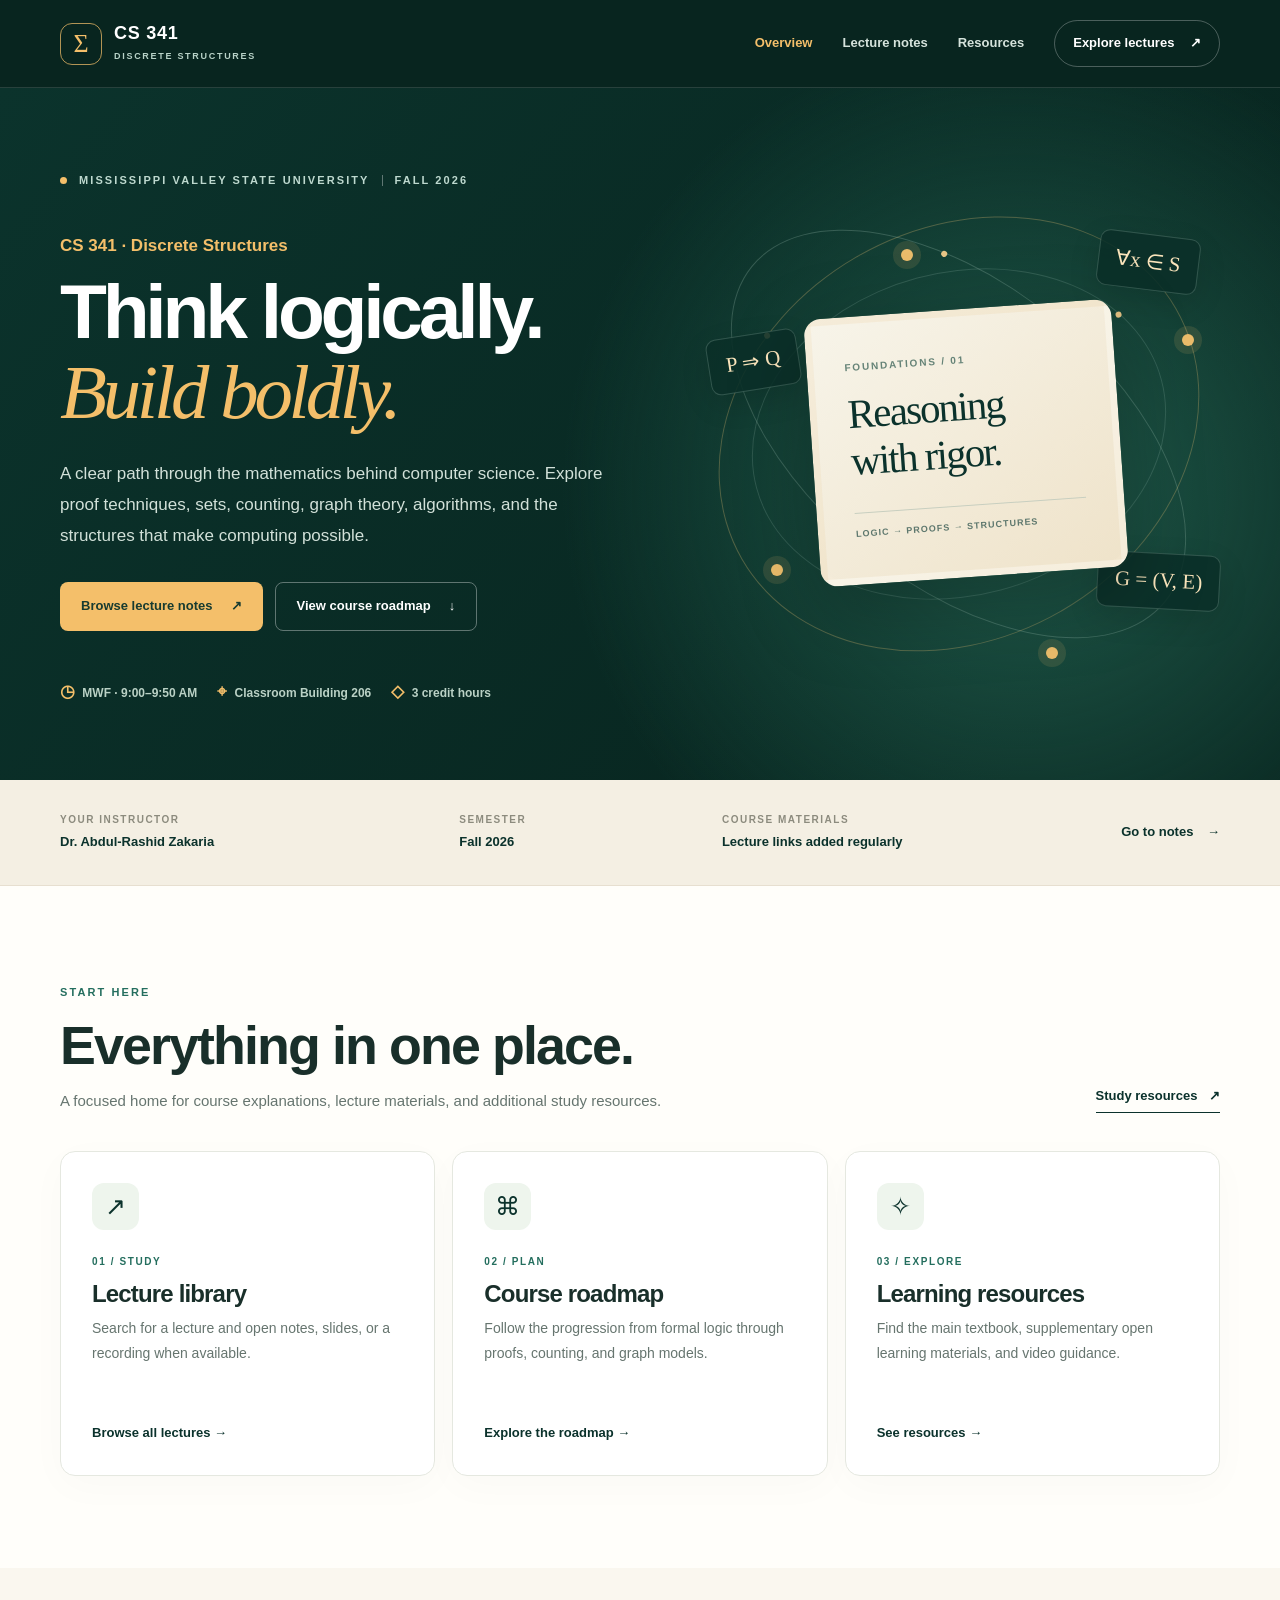
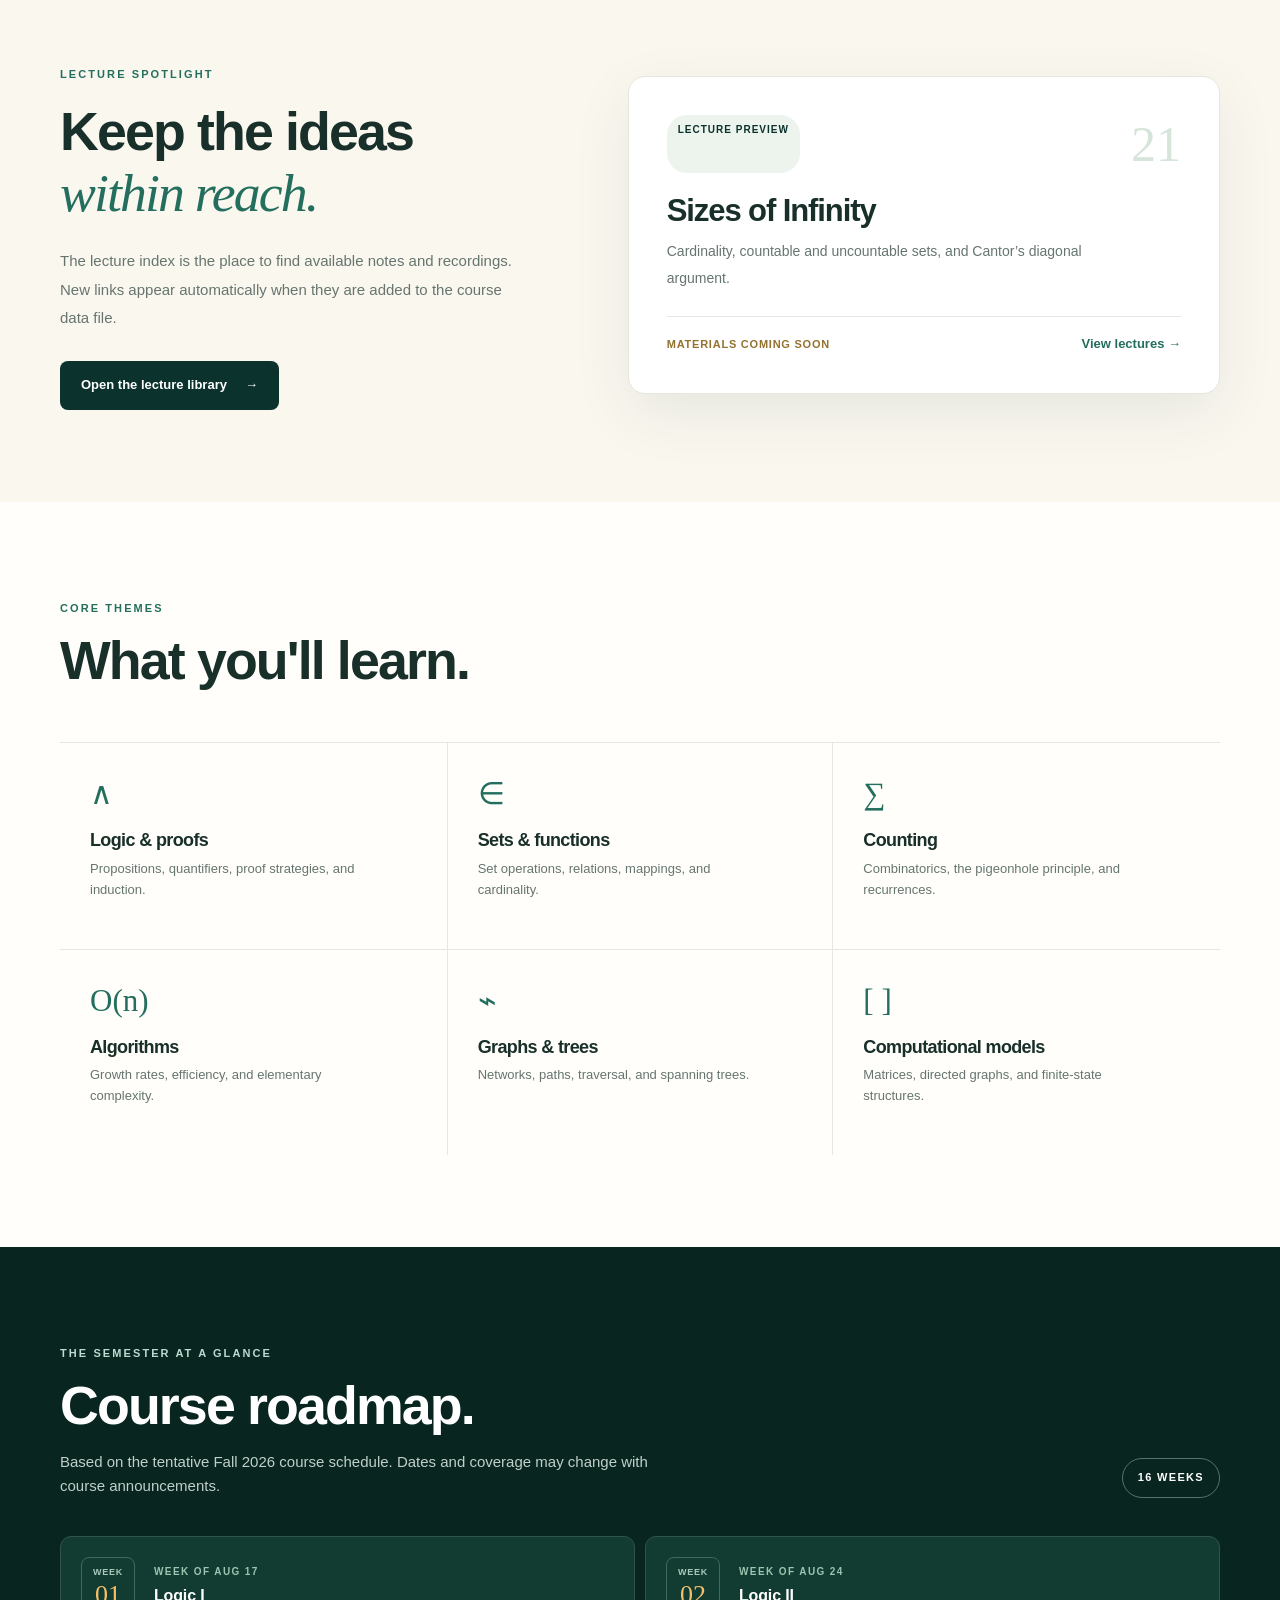
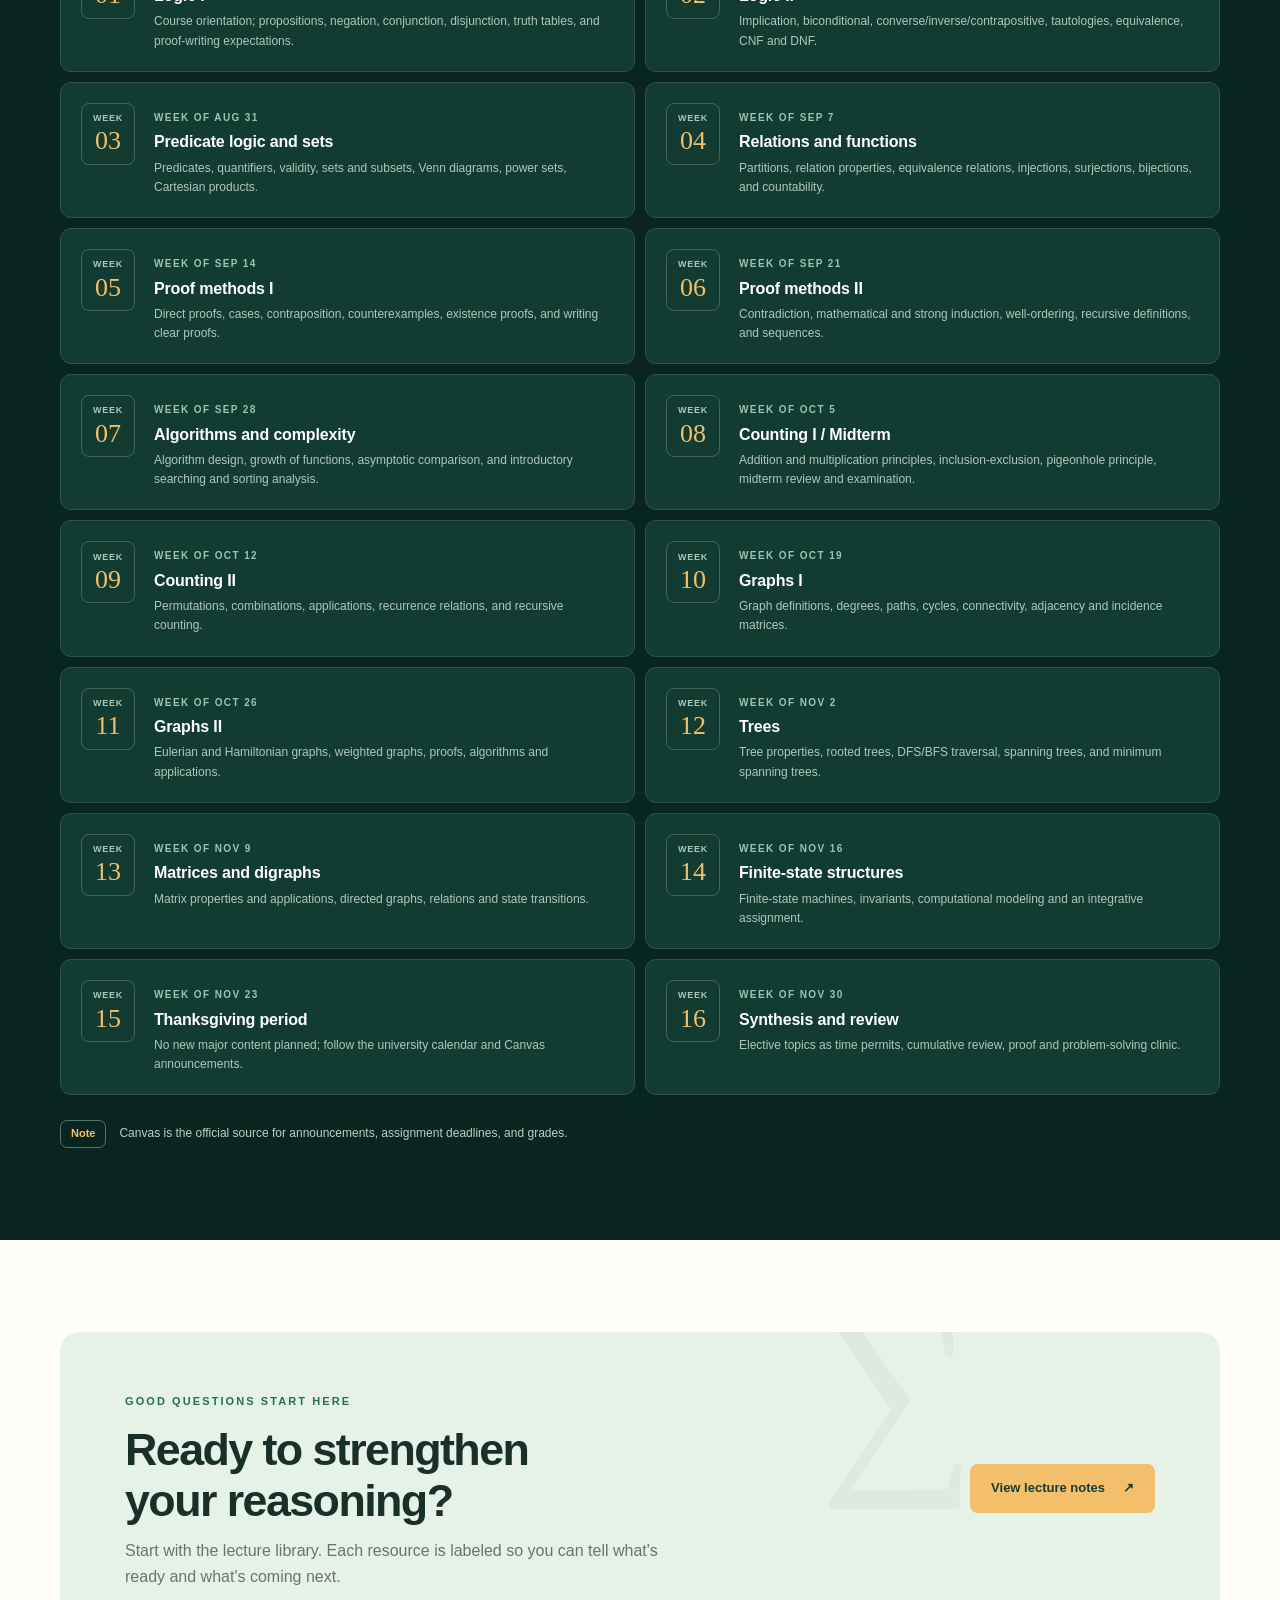
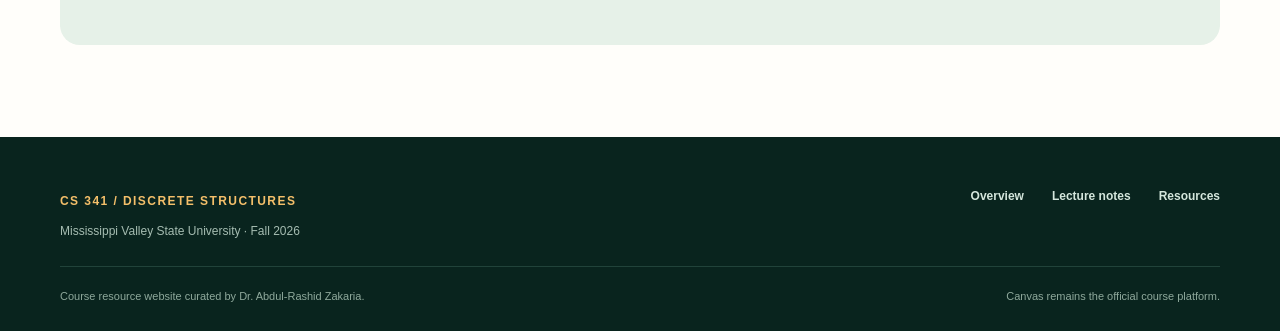
==== index.html @ 024bef7f "initial commit of github pages" ====
<!doctype html>
<html lang="en"><head>
<meta charset="utf-8"><meta name="viewport" content="width=device-width,initial-scale=1">
<meta name="theme-color" content="#0c302b">
<meta name="description" content="CS 341 Discrete Structures course resources, lecture notes, and study roadmap at Mississippi Valley State University.">
<title>Overview | CS 341 · Discrete Structures</title>
<link rel="icon" href="assets/favicon.svg" type="image/svg+xml">
<link rel="stylesheet" href="assets/css/styles.css">
</head><body data-page="home">
<a href="#main" class="skip-link">Skip to content</a>
<header class="site-header">
  <div class="shell header-inner">
    <a href="index.html" class="brand" aria-label="CS 341 home"><span class="brand-emblem" aria-hidden="true">Σ</span><span><strong>CS 341</strong><small>DISCRETE STRUCTURES</small></span></a>
    <button class="nav-toggle" aria-label="Open navigation" aria-controls="site-nav" aria-expanded="false"><span></span><span></span><span></span></button>
    <nav class="site-nav" id="site-nav" aria-label="Main navigation">
      <a href="index.html" data-nav="home">Overview</a>
      <a href="lectures.html" data-nav="lectures">Lecture notes</a>
      <a href="resources.html" data-nav="resources">Resources</a>
      <a class="nav-action" href="lectures.html">Explore lectures <span aria-hidden="true">↗</span></a>
    </nav>
  </div>
</header>
<main id="main"><section class="hero"><div class="shell hero-grid">
 <div class="hero-copy"><div class="eyebrow on-dark"><span class="eyebrow-dot"></span> MISSISSIPPI VALLEY STATE UNIVERSITY <span class="eyebrow-divider"></span> FALL 2026</div>
 <p class="hero-kicker">CS 341 · Discrete Structures</p><h1>Think logically.<br><em>Build boldly.</em></h1>
 <p class="hero-lead">A clear path through the mathematics behind computer science. Explore proof techniques, sets, counting, graph theory, algorithms, and the structures that make computing possible.</p>
 <div class="hero-actions"><a class="button button-gold" href="lectures.html">Browse lecture notes <span>↗</span></a><a class="button button-outline-light" href="#roadmap">View course roadmap <span>↓</span></a></div>
 <div class="hero-meta"><span><span aria-hidden="true">◷</span> MWF · 9:00–9:50 AM</span><span><span aria-hidden="true">⌖</span> Classroom Building 206</span><span><span aria-hidden="true">◇</span> 3 credit hours</span></div>
 </div>
 <div class="hero-art" aria-hidden="true"><div class="art-orbit orbit-one"></div><div class="art-orbit orbit-two"></div><div class="art-orbit orbit-three"></div><div class="art-node node-a"></div><div class="art-node node-b"></div><div class="art-node node-c"></div><div class="art-node node-d"></div>
 <div class="formula formula-one">∀x ∈ S</div><div class="formula formula-two">P ⇒ Q</div><div class="formula formula-three">G = (V, E)</div>
 <div class="art-card"><span>FOUNDATIONS / 01</span><strong>Reasoning<br>with rigor.</strong><div class="art-card-line"></div><small>LOGIC → PROOFS → STRUCTURES</small></div>
 </div>
</div></section>
<section class="quick-bar"><div class="shell quick-inner"><div><span class="small-label">YOUR INSTRUCTOR</span><strong>Dr. Abdul-Rashid Zakaria</strong></div><div><span class="small-label">SEMESTER</span><strong>Fall 2026</strong></div><div><span class="small-label">COURSE MATERIALS</span><strong id="quick-materials">Lecture links added regularly</strong></div><a href="lectures.html" class="quick-link">Go to notes <span>→</span></a></div></section>
<section class="section" id="start"><div class="shell"><div class="section-heading"><div><span class="eyebrow">START HERE</span><h2>Everything in one place.</h2><p>A focused home for course explanations, lecture materials, and additional study resources.</p></div><a class="text-link" href="resources.html">Study resources <span>↗</span></a></div>
<div class="feature-grid"><a class="feature-card" href="lectures.html"><span class="feature-icon">↗</span><span class="feature-number">01 / STUDY</span><h3>Lecture library</h3><p>Search for a lecture and open notes, slides, or a recording when available.</p><span class="feature-link">Browse all lectures →</span></a>
<a class="feature-card" href="#roadmap"><span class="feature-icon">⌘</span><span class="feature-number">02 / PLAN</span><h3>Course roadmap</h3><p>Follow the progression from formal logic through proofs, counting, and graph models.</p><span class="feature-link">Explore the roadmap →</span></a>
<a class="feature-card" href="resources.html"><span class="feature-icon">✧</span><span class="feature-number">03 / EXPLORE</span><h3>Learning resources</h3><p>Find the main textbook, supplementary open learning materials, and video guidance.</p><span class="feature-link">See resources →</span></a></div></div></section>
<section class="section section-cream" id="latest"><div class="shell latest-layout"><div><span class="eyebrow">LECTURE SPOTLIGHT</span><h2>Keep the ideas<br><em>within reach.</em></h2><p>The lecture index is the place to find available notes and recordings. New links appear automatically when they are added to the course data file.</p><a class="button button-dark" href="lectures.html">Open the lecture library <span>→</span></a></div><div class="spotlight-panel" id="home-spotlight"><div class="spotlight-loading">Loading lecture spotlight…</div></div></div></section>
<section class="section" id="topics"><div class="shell"><div class="section-heading"><div><span class="eyebrow">CORE THEMES</span><h2>What you'll learn.</h2></div></div><div class="topic-grid">
<div class="topic"><span class="topic-symbol">∧</span><h3>Logic &amp; proofs</h3><p>Propositions, quantifiers, proof strategies, and induction.</p></div>
<div class="topic"><span class="topic-symbol">∈</span><h3>Sets &amp; functions</h3><p>Set operations, relations, mappings, and cardinality.</p></div>
<div class="topic"><span class="topic-symbol">∑</span><h3>Counting</h3><p>Combinatorics, the pigeonhole principle, and recurrences.</p></div>
<div class="topic"><span class="topic-symbol">O(n)</span><h3>Algorithms</h3><p>Growth rates, efficiency, and elementary complexity.</p></div>
<div class="topic"><span class="topic-symbol">⌁</span><h3>Graphs &amp; trees</h3><p>Networks, paths, traversal, and spanning trees.</p></div>
<div class="topic"><span class="topic-symbol">[ ]</span><h3>Computational models</h3><p>Matrices, directed graphs, and finite-state structures.</p></div>
</div></div></section>
<section class="section section-dark" id="roadmap"><div class="shell"><div class="section-heading light"><div><span class="eyebrow on-dark">THE SEMESTER AT A GLANCE</span><h2>Course roadmap.</h2><p>Based on the tentative Fall 2026 course schedule. Dates and coverage may change with course announcements.</p></div><span class="roadmap-counter">16 WEEKS</span></div><div class="roadmap-list" id="roadmap-list"><p>Loading course roadmap…</p></div><div class="roadmap-note"><span>Note</span><p>Canvas is the official source for announcements, assignment deadlines, and grades.</p></div></div></section>
<section class="section callout-section"><div class="shell"><div class="callout"><div><span class="eyebrow">GOOD QUESTIONS START HERE</span><h2>Ready to strengthen<br>your reasoning?</h2><p>Start with the lecture library. Each resource is labeled so you can tell what's ready and what's coming next.</p></div><a href="lectures.html" class="button button-gold">View lecture notes <span>↗</span></a></div></div></section></main>
<footer class="site-footer">
 <div class="shell footer-inner">
   <div><span class="footer-brand">CS 341 / DISCRETE STRUCTURES</span><p>Mississippi Valley State University · Fall 2026</p></div>
   <div class="footer-links"><a href="index.html">Overview</a><a href="lectures.html">Lecture notes</a><a href="resources.html">Resources</a></div>
 </div>
 <div class="shell footer-bottom"><span>Course resource website curated by Dr. Abdul-Rashid Zakaria.</span><span>Canvas remains the official course platform.</span></div>
</footer>
<script src="assets/js/site.js" defer></script>
</body></html>
---- assets/css/styles.css ----
:root{--forest:#0b322c;--forest-deep:#08251f;--forest-soft:#165446;--teal:#246e5e;--gold:#f4bf6a;--gold-soft:#fbe3b5;--cream:#faf7ef;--paper:#fffefa;--ink:#192f2a;--muted:#66756f;--border:#e5e8e0;--white:#fff;--radius:18px;--shadow:0 18px 45px rgba(12,46,36,.08)}
*{box-sizing:border-box}html{scroll-behavior:smooth}body{margin:0;background:var(--paper);color:var(--ink);font-family:Inter,ui-sans-serif,-apple-system,BlinkMacSystemFont,"Segoe UI",sans-serif;font-size:16px;line-height:1.6}a{color:inherit;text-decoration:none}button,input,select{font:inherit}button{cursor:pointer}img,svg{max-width:100%}.shell{width:min(1160px,calc(100% - 48px));margin-inline:auto}.skip-link{position:absolute;top:-80px;left:12px;background:var(--gold);color:var(--forest-deep);z-index:1000;padding:12px 20px}.skip-link:focus{top:12px}.visually-hidden{clip:rect(0 0 0 0);clip-path:inset(50%);height:1px;overflow:hidden;position:absolute;white-space:nowrap;width:1px}.is-hidden{display:none!important}:focus-visible{outline:3px solid #dd9729;outline-offset:3px}
h1,h2,h3,p{margin-top:0}h1,h2,h3{line-height:1.14;letter-spacing:-.035em}h1{font-size:clamp(3.3rem,6vw,6.3rem)}h2{font-size:clamp(2.3rem,4.2vw,3.5rem)}h3{font-size:1.35rem}h2 em,h1 em{font-family:Georgia,"Times New Roman",serif;font-weight:400;font-style:italic;color:var(--gold)}p{color:var(--muted)}.site-header{position:relative;z-index:30;background:var(--forest-deep);border-bottom:1px solid rgba(255,255,255,.13);color:white}.header-inner{height:87px;display:flex;align-items:center;justify-content:space-between;gap:22px}.brand{display:inline-flex;align-items:center;gap:12px;white-space:nowrap}.brand-emblem{width:42px;height:42px;border:1px solid rgba(244,191,106,.72);border-radius:12px;color:var(--gold);display:grid;place-items:center;font:26px Georgia,serif}.brand strong{font-size:18px;letter-spacing:.04em;display:block;line-height:1.1}.brand small{display:block;letter-spacing:.19em;font-size:9px;font-weight:700;color:#b8d2c7;margin-top:5px}.site-nav{display:flex;align-items:center;gap:30px}.site-nav>a{font-size:13px;font-weight:700;color:#d5e3dc;transition:color .2s}.site-nav>a:not(.nav-action):hover,.site-nav>a.active{color:var(--gold)}.site-nav>a.nav-action{padding:12px 18px;border-radius:50px;border:1px solid rgba(255,255,255,.27);color:white}.site-nav>a.nav-action:hover{border-color:var(--gold);color:var(--gold)}.nav-action span{margin-left:12px}.nav-toggle{display:none}
.hero{background:radial-gradient(circle at 80% 58%,#205b4b 0%,transparent 42%),linear-gradient(130deg,#0b332c 0%,#08251f 86%);overflow:hidden;color:var(--white)}.hero-grid{min-height:600px;display:grid;grid-template-columns:1.08fr .92fr;align-items:center;gap:24px}.hero-copy{position:relative;z-index:2;padding:78px 0 75px}.eyebrow{display:inline-flex;align-items:center;gap:12px;font-size:11px;letter-spacing:.19em;line-height:1.3;font-weight:800;color:var(--teal);text-transform:uppercase}.eyebrow.on-dark{color:#bed9cf}.eyebrow-dot{width:7px;height:7px;border-radius:50%;background:var(--gold)}.eyebrow-divider{width:1px;height:11px;background:rgba(255,255,255,.35)}.hero-kicker{color:var(--gold);font-size:17px;font-weight:700;margin:40px 0 12px}.hero h1{font-weight:750;margin:0 0 25px;line-height:1.05;letter-spacing:-.055em}.hero h1 em{color:var(--gold)}.hero-lead{max-width:570px;font-size:17px;color:#d2e1d9;line-height:1.82}.hero-actions{display:flex;gap:12px;flex-wrap:wrap;margin:30px 0 47px}.button{min-height:49px;display:inline-flex;gap:18px;align-items:center;justify-content:center;padding:12px 21px;border-radius:8px;font-size:13px;font-weight:800;white-space:nowrap;transition:transform .2s,background .2s,border-color .2s}.button:hover{transform:translateY(-2px)}.button-gold{background:var(--gold);color:#173b30}.button-gold:hover{background:#ffd18b}.button-outline-light{border:1px solid rgba(255,255,255,.35);color:#fff}.button-outline-light:hover{border-color:var(--gold)}.button-dark{background:var(--forest);color:white}.button-dark:hover{background:#1b5849}.hero-meta{display:flex;gap:20px;flex-wrap:wrap;color:#bad1c5;font-size:12px;font-weight:600}.hero-meta>span>span{font-size:17px;color:var(--gold);margin-right:4px}.hero-art{width:100%;height:500px;position:relative;isolation:isolate}.art-orbit{position:absolute;inset:9% 2%;border:1px solid rgba(243,197,118,.28);border-radius:50%;transform:rotate(-30deg)}.orbit-two{inset:20% -1%;transform:rotate(39deg);border-color:rgba(208,241,224,.2)}.orbit-three{inset:8% 19%;transform:rotate(75deg);border-color:rgba(208,241,224,.15)}.art-orbit:before{content:"";position:absolute;top:5%;left:26%;height:6px;width:6px;background:#e8c586;border-radius:50%}.art-node{width:12px;height:12px;background:#ebbc6b;box-shadow:0 0 0 8px rgba(244,191,106,.12);border-radius:50%;position:absolute}.node-a{top:13%;left:39%}.node-b{top:76%;left:14%}.node-c{top:30%;right:5%}.node-d{bottom:5%;right:31%}.formula{position:absolute;padding:10px 17px;background:rgba(11,47,40,.88);border:1px solid rgba(206,236,217,.2);border-radius:10px;font-family:Georgia,serif;font-size:21px;color:#fbe5bc;box-shadow:0 10px 30px rgba(0,0,0,.12)}.formula-one{top:10%;right:4%;transform:rotate(7deg)}.formula-two{left:2%;top:30%;transform:rotate(-9deg)}.formula-three{right:0;bottom:15%;transform:rotate(3deg)}.art-card{position:absolute;top:25%;left:22%;right:19%;background:linear-gradient(145deg,#f7f4e9,#efe3ca);border:7px solid rgba(250,242,221,.14);box-shadow:0 24px 80px rgba(0,0,0,.25);border-radius:17px;color:var(--forest);padding:36px 31px;transform:rotate(-4deg)}.art-card>span{display:block;font-size:10px;font-weight:800;letter-spacing:.18em;color:#658377}.art-card strong{font-family:Georgia,serif;font-size:clamp(26px,3.2vw,41px);line-height:1.14;display:block;font-weight:500;margin:15px 0 29px;letter-spacing:-.045em}.art-card-line{height:1px;background:#c8cfc0}.art-card small{font-size:9px;letter-spacing:.11em;color:#5d776d;font-weight:800;display:block;margin-top:13px}
.quick-bar{background:#f4efe3;border-bottom:1px solid #e7dfd0}.quick-inner{min-height:105px;display:grid;grid-template-columns:1.25fr .8fr 1.25fr auto;align-items:center;gap:20px}.quick-inner>div{display:flex;flex-direction:column;gap:4px}.small-label{font-size:10px;color:#8c8b7e;font-weight:800;letter-spacing:.15em}.quick-inner strong{font-size:13px;color:var(--forest)}.quick-link{font-size:13px;font-weight:800;color:var(--forest);white-space:nowrap}.quick-link span{margin-left:10px}
.section{padding:92px 0}.section-cream{background:var(--cream)}.section-dark{background:var(--forest-deep);color:white}.section-heading{display:flex;align-items:end;justify-content:space-between;gap:25px;margin-bottom:38px}.section-heading h2{margin:11px 0 13px}.section-heading p{max-width:630px;margin:0;font-size:15px}.section-heading.light h2{color:white}.section-heading.light p{color:#c0d0c9}.text-link{font-weight:800;font-size:13px;color:var(--forest);padding-bottom:5px;border-bottom:1px solid var(--forest);white-space:nowrap}.text-link span{margin-left:8px}.feature-grid{display:grid;grid-template-columns:repeat(3,1fr);gap:17px}.feature-card{background:white;padding:31px;min-height:325px;border:1px solid var(--border);border-radius:15px;box-shadow:0 10px 40px rgba(11,41,29,.025);display:flex;flex-direction:column;transition:transform .2s,box-shadow .2s,border-color .2s}.feature-card:hover{transform:translateY(-4px);box-shadow:var(--shadow);border-color:#bed3c5}.feature-icon{display:grid;place-items:center;width:47px;height:47px;border-radius:12px;background:#eef5ed;color:var(--forest);font-size:25px;margin-bottom:24px}.feature-number{font-size:10px;font-weight:800;color:var(--teal);letter-spacing:.16em}.feature-card h3{margin:10px 0 9px;font-size:24px}.feature-card p{font-size:14px;line-height:1.75}.feature-link{font-weight:800;font-size:13px;color:var(--forest);margin-top:auto;padding-top:14px}
.latest-layout{display:grid;grid-template-columns:.88fr 1.12fr;align-items:center;gap:8vw}.latest-layout h2{margin:15px 0 23px}.latest-layout h2 em{color:var(--teal)}.latest-layout p{font-size:15px;max-width:460px;line-height:1.9;margin-bottom:28px}.spotlight-panel{border-radius:17px;background:white;padding:38px;border:1px solid #e4e8df;box-shadow:0 20px 60px rgba(13,54,45,.08);min-height:310px;display:flex;flex-direction:column;justify-content:center}.spotlight-loading{color:var(--muted)}.spotlight-top{display:flex;justify-content:space-between;gap:12px;margin-bottom:20px}.spotlight-tag{font-size:10px;letter-spacing:.1em;color:var(--forest);font-weight:800;padding:7px 11px;background:#edf3ed;border-radius:20px}.spotlight-number{font:50px Georgia,serif;color:#d6e5d9}.spotlight-panel h3{font-size:31px;margin:0 0 10px}.spotlight-panel p{font-size:14px;margin-bottom:25px}.spotlight-footer{display:flex;align-items:center;justify-content:space-between;border-top:1px solid var(--border);padding-top:17px;font-size:13px}.spotlight-footer a{font-weight:800;color:var(--teal)}.planned{font-size:11px;color:#937230;font-weight:800;letter-spacing:.07em}
.topic-grid{display:grid;grid-template-columns:repeat(3,1fr);gap:0}.topic{padding:35px 30px;border-top:1px solid var(--border);min-height:205px}.topic:nth-child(3n + 2){border-left:1px solid var(--border);border-right:1px solid var(--border)}.topic-symbol{font-family:Georgia,serif;font-size:31px;color:var(--teal);line-height:1;display:block;margin-bottom:16px;min-height:36px}.topic h3{font-size:18px;margin-bottom:8px}.topic p{font-size:13px;max-width:290px}.roadmap-counter{font-weight:800;font-size:11px;letter-spacing:.12em;border:1px solid #52766a;padding:10px 15px;border-radius:30px;white-space:nowrap}.roadmap-list{display:grid;grid-template-columns:repeat(2,1fr);gap:10px}.roadmap-item{display:flex;gap:19px;background:#123b32;border:1px solid #305449;border-radius:11px;padding:20px;min-height:130px}.roadmap-week{border:1px solid #43685a;width:54px;height:62px;border-radius:8px;flex:0 0 54px;display:flex;align-items:center;flex-direction:column;justify-content:center}.roadmap-week small{font-size:9px;font-weight:800;color:#a9c8ba;letter-spacing:.08em}.roadmap-week strong{font:26px Georgia,serif;color:var(--gold);line-height:1.2}.roadmap-body{flex:1}.roadmap-body .date{font-size:10px;letter-spacing:.14em;color:#9cc4b1;font-weight:800}.roadmap-body h3{font-size:16px;color:#fff;letter-spacing:-.01em;margin:5px 0 7px}.roadmap-body p{color:#b0c8bb;font-size:12px;line-height:1.6;margin:0}.roadmap-note{display:flex;align-items:center;gap:13px;padding-top:25px;color:#c5d5c9}.roadmap-note span{border:1px solid #517666;border-radius:7px;padding:4px 10px;font-size:11px;color:var(--gold);font-weight:800}.roadmap-note p{margin:0;font-size:12px;color:#bed0c5}.callout{border-radius:20px;background:#e6f1e8;display:flex;justify-content:space-between;align-items:center;gap:22px;padding:55px 65px;position:relative;overflow:hidden}.callout:after{content:'∑';position:absolute;right:21%;top:-70px;font:220px Georgia,serif;color:rgba(12,79,60,.045);pointer-events:none}.callout h2{margin:12px 0 12px;font-size:clamp(2rem,3.5vw,3.2rem)}.callout p{max-width:560px;margin:0}.callout .button{z-index:1}
.inner-hero{background:linear-gradient(120deg,var(--forest),var(--forest-deep));padding:76px 0 82px;color:white;overflow:hidden}.inner-hero .shell{position:relative}.inner-hero h1{font-size:clamp(3rem,5vw,4.7rem);margin:14px 0 14px}.inner-hero p{color:#c8dcd0;max-width:620px;line-height:1.8;margin:0}.inner-hero-decoration{position:absolute;right:5%;top:-55px;color:rgba(248,221,168,.10);font:230px Georgia,serif;line-height:1}.accent-period{color:var(--gold)}.library-intro{display:flex;align-items:end;justify-content:space-between;gap:20px;margin-bottom:30px}.library-intro h2{margin:8px 0 0;font-size:clamp(1.9rem,3vw,2.8rem)}.library-stat{display:flex;align-items:center;gap:12px}.library-stat strong{font:45px Georgia,serif;color:var(--teal)}.library-stat span{font-size:10px;font-weight:800;letter-spacing:.14em;color:var(--muted);max-width:65px;line-height:1.4}.library-toolbar{display:flex;gap:12px}.search-field,.filter-field{display:flex;align-items:center;background:white;border:1px solid #d8e2d8;border-radius:10px;min-height:57px}.search-field{padding:0 18px;flex:1;gap:15px}.search-field span:not(.visually-hidden){font-size:26px;color:var(--teal)}.search-field input{flex:1;border:0;outline:0;background:none;width:100%;min-width:0;font-size:14px}.filter-field select{border:0;outline:0;min-width:196px;background:transparent;color:var(--ink);font-size:13px;font-weight:700;padding:0 18px;width:100%;height:55px}.search-field:focus-within,.filter-field:focus-within{border-color:#47846d;box-shadow:0 0 0 3px rgba(72,137,109,.14)}.results-bar{display:flex;justify-content:space-between;align-items:center;gap:20px;padding:18px 0;color:var(--muted);font-size:12px}.reset-button{border:0;background:transparent;color:var(--teal);font-weight:800;font-size:12px}.lecture-grid{display:grid;grid-template-columns:repeat(2,minmax(0,1fr));gap:16px}.lecture-card{border:1px solid var(--border);border-radius:15px;background:white;min-height:245px;padding:27px;display:flex;flex-direction:column;box-shadow:0 8px 26px rgba(13,50,43,.025)}.lecture-card-top{display:flex;justify-content:space-between;align-items:center;gap:10px;margin-bottom:14px}.lecture-ordinal{font-size:11px;font-weight:800;color:var(--teal);letter-spacing:.14em}.lecture-status{font-size:10px;font-weight:800;letter-spacing:.04em;padding:6px 9px;border-radius:20px;background:#f6f1e6;color:#8a6a2d;white-space:nowrap}.lecture-status.available{color:#1c6b4d;background:#ebf6ed}.lecture-card h3{margin-bottom:9px;font-size:23px}.lecture-card p{font-size:13px;line-height:1.75;max-width:490px}.lecture-links{margin-top:auto;padding-top:15px;display:flex;gap:8px;flex-wrap:wrap}.lecture-links a{font-size:12px;font-weight:800;padding:9px 12px;border-radius:7px;background:#e9f2ea;color:var(--forest);border:1px solid #d4e6d7}.lecture-links a:hover{background:#d8e8da}.lecture-unavailable{font-size:12px;color:#8c978f}.empty-state{grid-column:1/-1;border:1px dashed #cad7ca;background:#f8faf5;padding:45px 25px;text-align:center;border-radius:14px;color:var(--muted);font-size:14px}.library-footnote{display:flex;gap:15px;align-items:start;background:#f5f5ef;margin-top:30px;padding:20px 23px;border-radius:11px}.library-footnote p{margin:0;font-size:12px;line-height:1.7}.footnote-icon{border:1px solid #b3c6b6;color:var(--forest);border-radius:50%;width:23px;height:23px;flex:0 0 23px;display:grid;place-items:center;font-weight:800;font-size:12px}
.resource-grid{display:grid;grid-template-columns:repeat(3,1fr);gap:17px}.resource-card{background:#fff;border:1px solid var(--border);border-radius:15px;padding:30px;min-height:400px;display:flex;flex-direction:column;position:relative}.resource-type{font-size:10px;letter-spacing:.16em;color:var(--teal);font-weight:800}.resource-mark{font:47px Georgia,serif;color:#e0ece3;margin:12px 0 10px}.resource-card h3{font-size:23px;margin-bottom:13px}.resource-author{font-size:12px;color:#376a58;font-weight:700}.resource-card>p:not(.resource-author){font-size:13px;line-height:1.8}.resource-action{margin-top:auto;border-top:1px solid var(--border);padding-top:15px;font-size:12px;font-weight:800;color:var(--teal);display:flex;justify-content:space-between}.resource-bottom{margin-top:auto;display:flex;gap:9px;align-items:center;justify-content:space-between;font-size:10px;color:var(--muted)}.resource-tag{padding:4px 8px;background:#edf4ec;color:var(--forest);border-radius:5px;font-weight:800;white-space:nowrap}.resource-horizontal{display:flex;align-items:center;gap:30px;background:white;border:1px solid var(--border);border-radius:15px;padding:34px}.video-glyph{width:85px;height:85px;flex:0 0 85px;display:grid;place-items:center;background:#edf5ed;color:var(--teal);border-radius:17px;font-size:29px}.resource-horizontal>div:nth-child(2){flex:1}.resource-horizontal h3{font-size:25px;margin:7px 0}.resource-horizontal p{margin:0;font-size:13px}.coming-label{font-size:10px;font-weight:800;letter-spacing:.1em;color:#9b722c;background:#faf2e1;border-radius:9px;padding:11px;white-space:nowrap}.study-steps{display:grid;grid-template-columns:repeat(3,1fr);gap:30px}.study-steps>div{border-top:2px solid #d9e4d9;padding-top:23px}.study-steps span{font:31px Georgia,serif;color:var(--teal)}.study-steps h3{font-size:20px;margin:16px 0 10px}.study-steps p{font-size:13px;max-width:300px}.resource-contact{display:flex;justify-content:space-between;align-items:center;gap:20px}.resource-contact h2{margin:13px 0}.resource-contact p{color:#bad3c5;max-width:620px;margin:0}.site-footer{background:#09241e;color:#eef6f0;padding:50px 0 25px}.footer-inner{display:flex;justify-content:space-between;gap:30px;padding-bottom:25px}.footer-brand{font-size:12px;font-weight:900;letter-spacing:.12em;color:var(--gold)}.footer-inner p{font-size:12px;color:#a5bcb1;margin:10px 0 0}.footer-links{display:flex;gap:28px;align-items:start}.footer-links a{font-size:12px;color:#d4e6dc;font-weight:700}.footer-links a:hover{color:var(--gold)}.footer-bottom{border-top:1px solid #21433a;display:flex;gap:25px;justify-content:space-between;padding-top:21px;font-size:11px;color:#8fa99c}
@media(max-width:1020px){.site-nav{gap:16px}.hero-grid{grid-template-columns:1.2fr .8fr}.hero-art{height:400px}.art-card{left:10%;right:10%}.formula-one{right:-3%}.formula-three{right:-4%}.quick-inner{grid-template-columns:1.2fr 1fr 1.5fr}.quick-link{display:none}.resource-grid{gap:10px}.resource-card{padding:23px}}
@media(max-width:780px){.shell{width:min(100% - 34px,1160px)}.header-inner{height:73px}.nav-toggle{display:flex;width:42px;height:42px;justify-content:center;align-items:center;flex-direction:column;gap:5px;background:transparent;border:1px solid #426258;border-radius:9px}.nav-toggle span{width:17px;height:2px;background:white;display:block}.site-nav{display:none;position:absolute;top:72px;left:0;right:0;background:#0b3029;padding:22px 18px 30px;box-shadow:0 18px 25px rgba(0,0,0,.2);align-items:stretch;flex-direction:column;gap:20px}.site-nav.open{display:flex}.site-nav a{font-size:14px}.site-nav .nav-action{text-align:center}.hero-grid{grid-template-columns:1fr}.hero-copy{padding:60px 0 55px}.hero-art{display:none}.hero-meta{gap:10px 20px}.quick-inner{padding:22px 0;grid-template-columns:1fr 1fr;gap:20px}.quick-inner>div:last-of-type{grid-column:1/-1}.section{padding:66px 0}.feature-grid,.topic-grid,.resource-grid,.study-steps{grid-template-columns:1fr 1fr}.feature-card{min-height:300px}.topic:nth-child(3n+2){border-left:0;border-right:0}.topic:nth-child(even){border-left:1px solid var(--border)}.latest-layout{grid-template-columns:1fr;gap:35px}.resource-grid .resource-card:last-child{grid-column:1/-1;min-height:300px}.roadmap-list{grid-template-columns:1fr}.callout{padding:40px;align-items:start;flex-direction:column}.resource-horizontal{flex-wrap:wrap}.inner-hero-decoration{right:-4%;font-size:185px}.lecture-grid{grid-template-columns:1fr}}
@media(max-width:520px){.hero-kicker{margin-top:25px}.hero h1{font-size:clamp(3.1rem,13vw,4.4rem)}.eyebrow.on-dark{font-size:9px;letter-spacing:.1em}.hero-lead{font-size:15px}.hero-actions{gap:11px;margin-bottom:33px}.hero-actions .button{width:100%}.hero-meta{flex-direction:column}.section-heading{align-items:start;flex-direction:column}.feature-grid,.topic-grid,.resource-grid,.study-steps{grid-template-columns:1fr}.feature-card{min-height:265px}.topic{min-height:0;padding:25px 6px}.topic:nth-child(even){border-left:0}.resource-grid .resource-card:last-child{grid-column:auto}.resource-card{min-height:340px}.quick-inner{grid-template-columns:1fr 1fr}.quick-inner strong{font-size:12px}.spotlight-panel{padding:26px}.callout{padding:31px 25px}.roadmap-item{padding:16px;gap:13px}.roadmap-week{width:47px;flex-basis:47px}.library-intro{align-items:start}.library-stat{gap:6px}.library-stat strong{font-size:32px}.library-toolbar{flex-direction:column}.library-toolbar .filter-field select{min-width:0}.lecture-card{padding:21px}.resource-horizontal{gap:17px;padding:23px}.video-glyph{height:55px;width:55px;flex-basis:55px}.coming-label{white-space:normal}.resource-contact{align-items:start;flex-direction:column}.footer-inner,.footer-bottom{flex-direction:column}.footer-links{gap:15px;flex-wrap:wrap}.footer-bottom{gap:5px}.inner-hero{padding:58px 0}.inner-hero-decoration{opacity:.5;right:-12%}}
@media(prefers-reduced-motion:reduce){html{scroll-behavior:auto}*,*:before,*:after{transition:none!important;animation:none!important}}
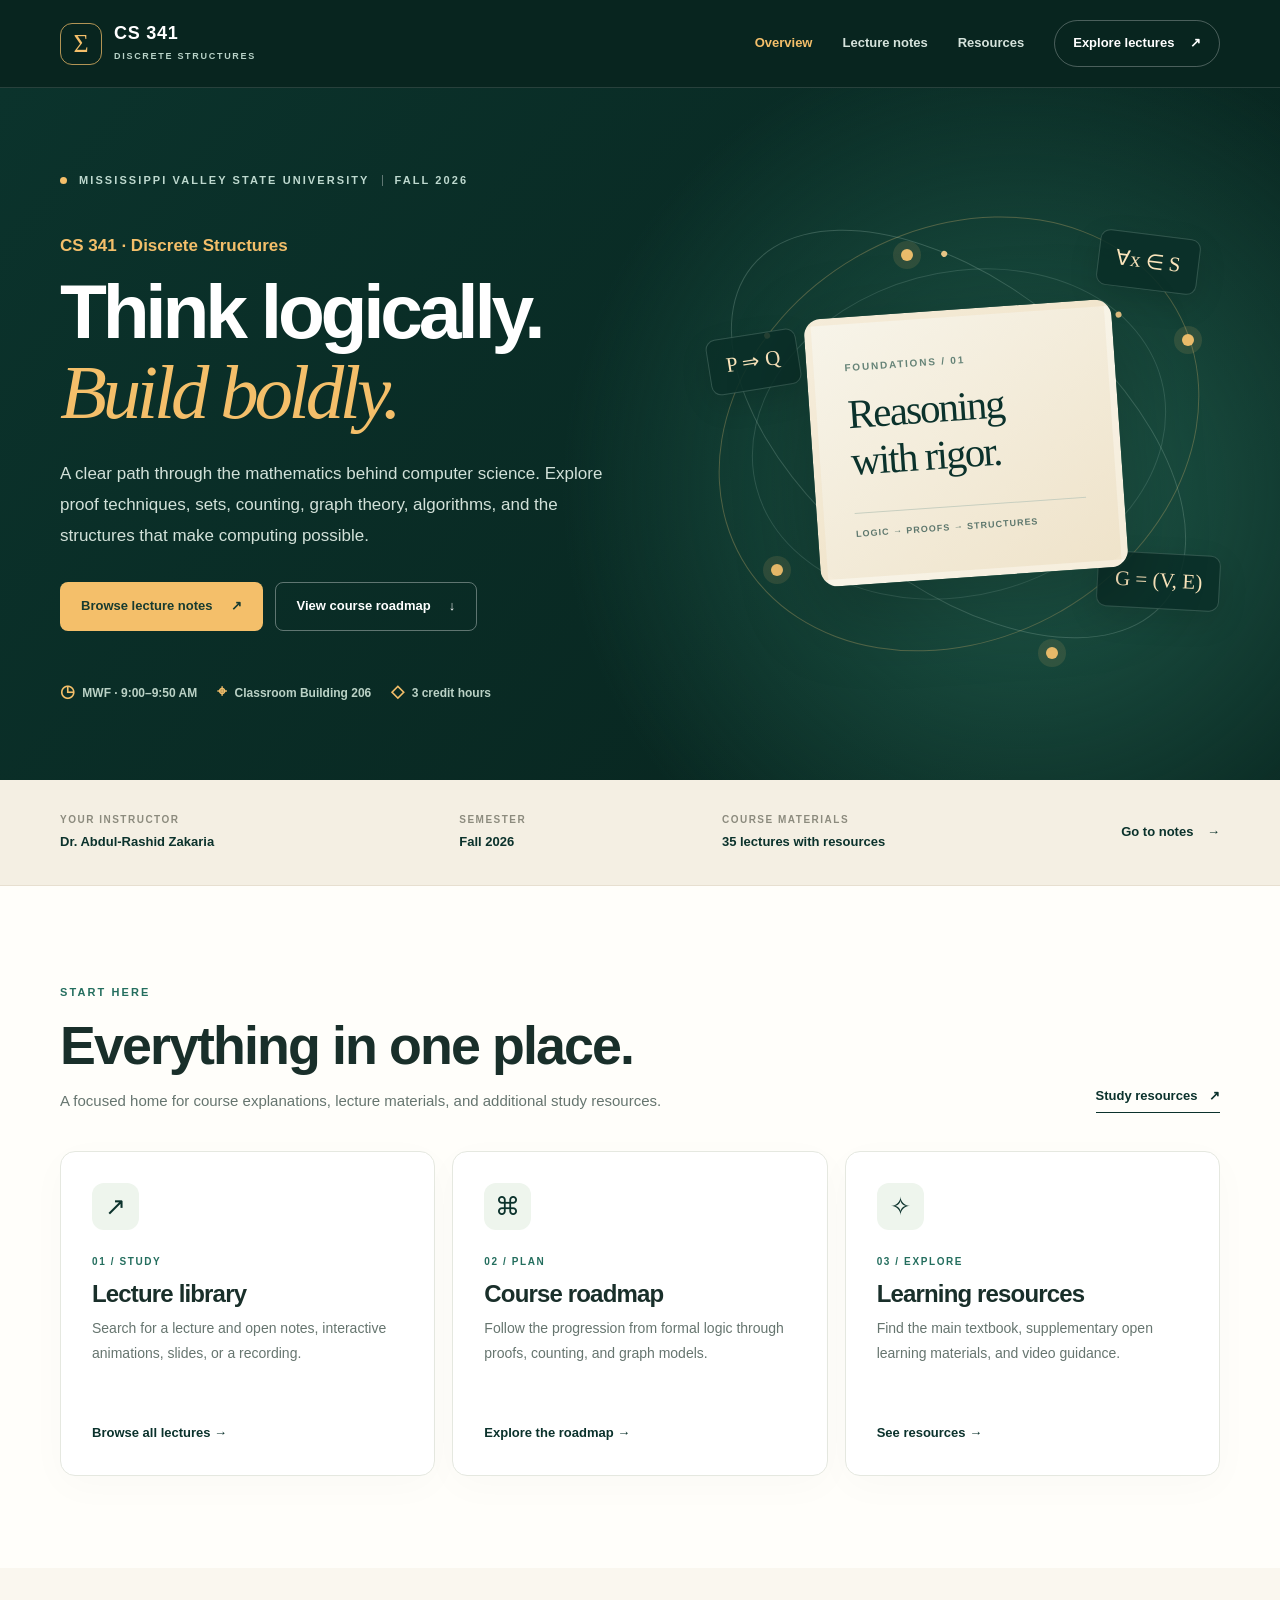
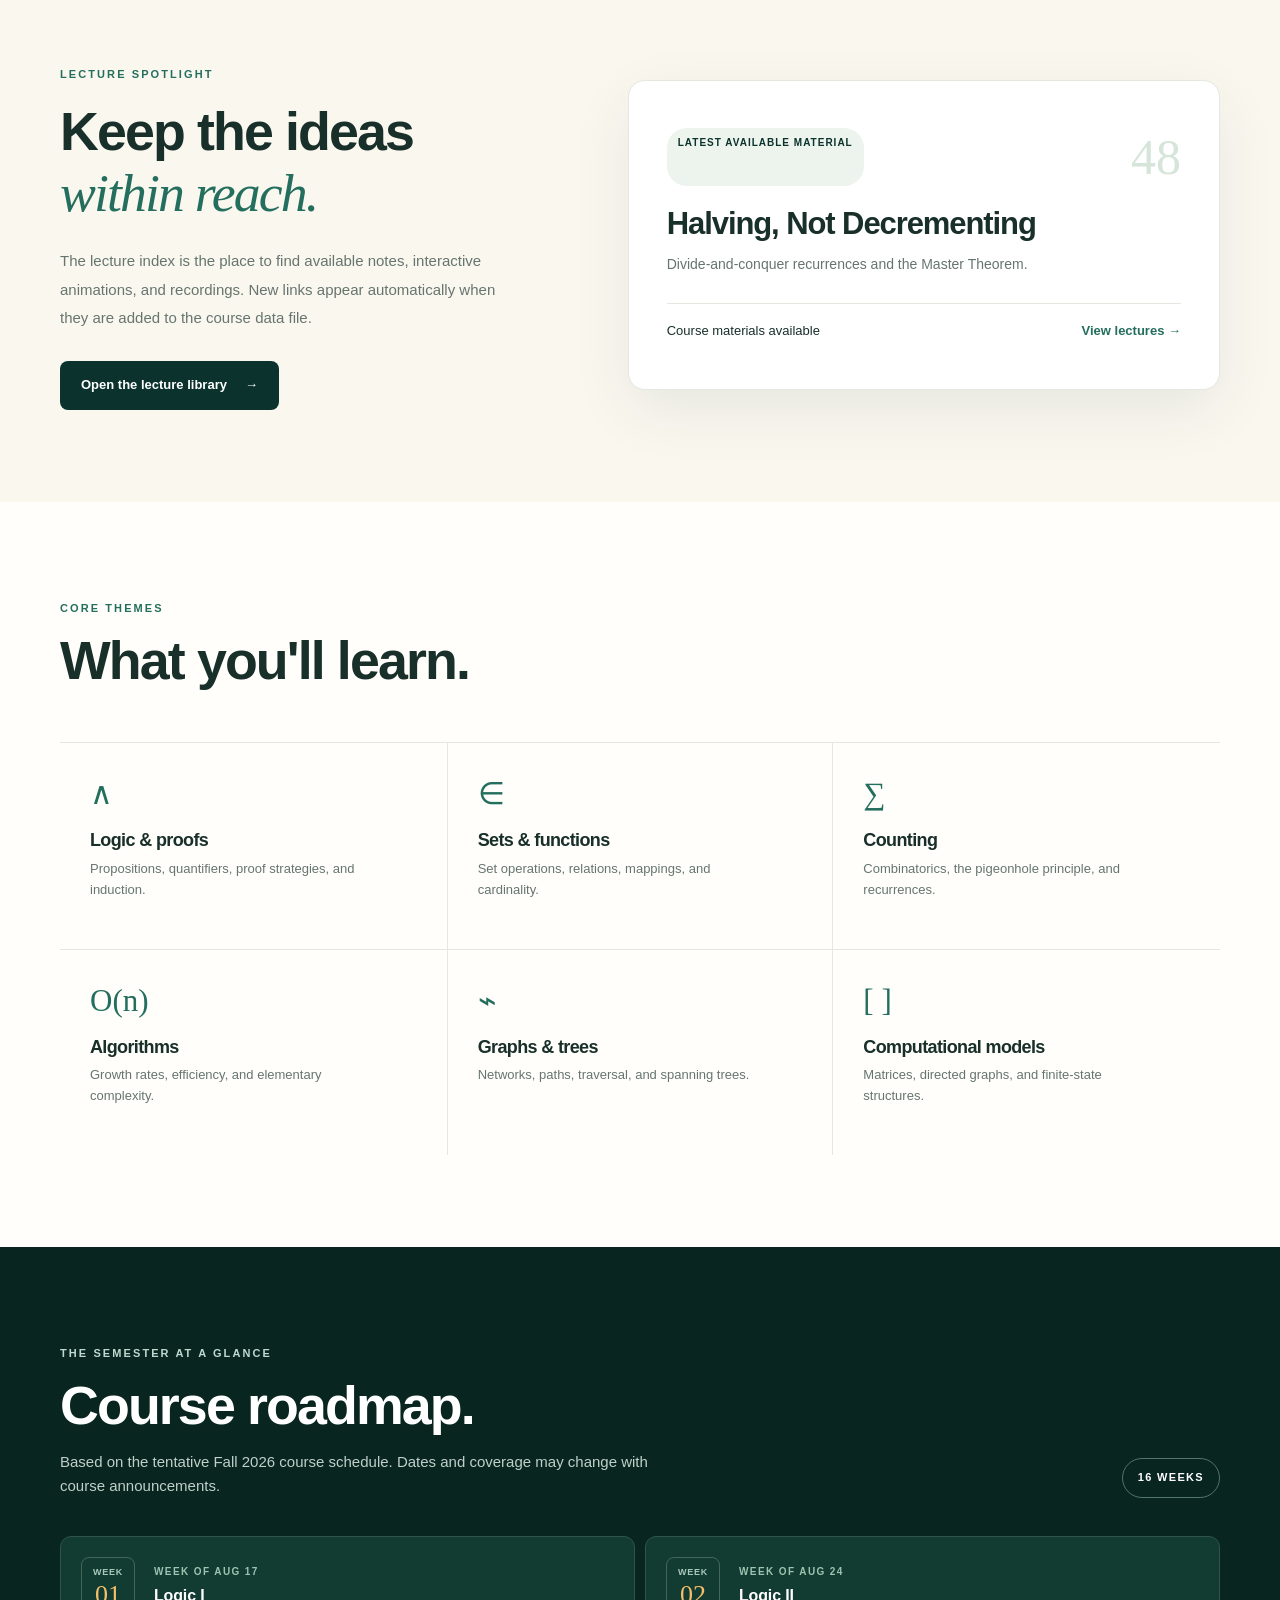
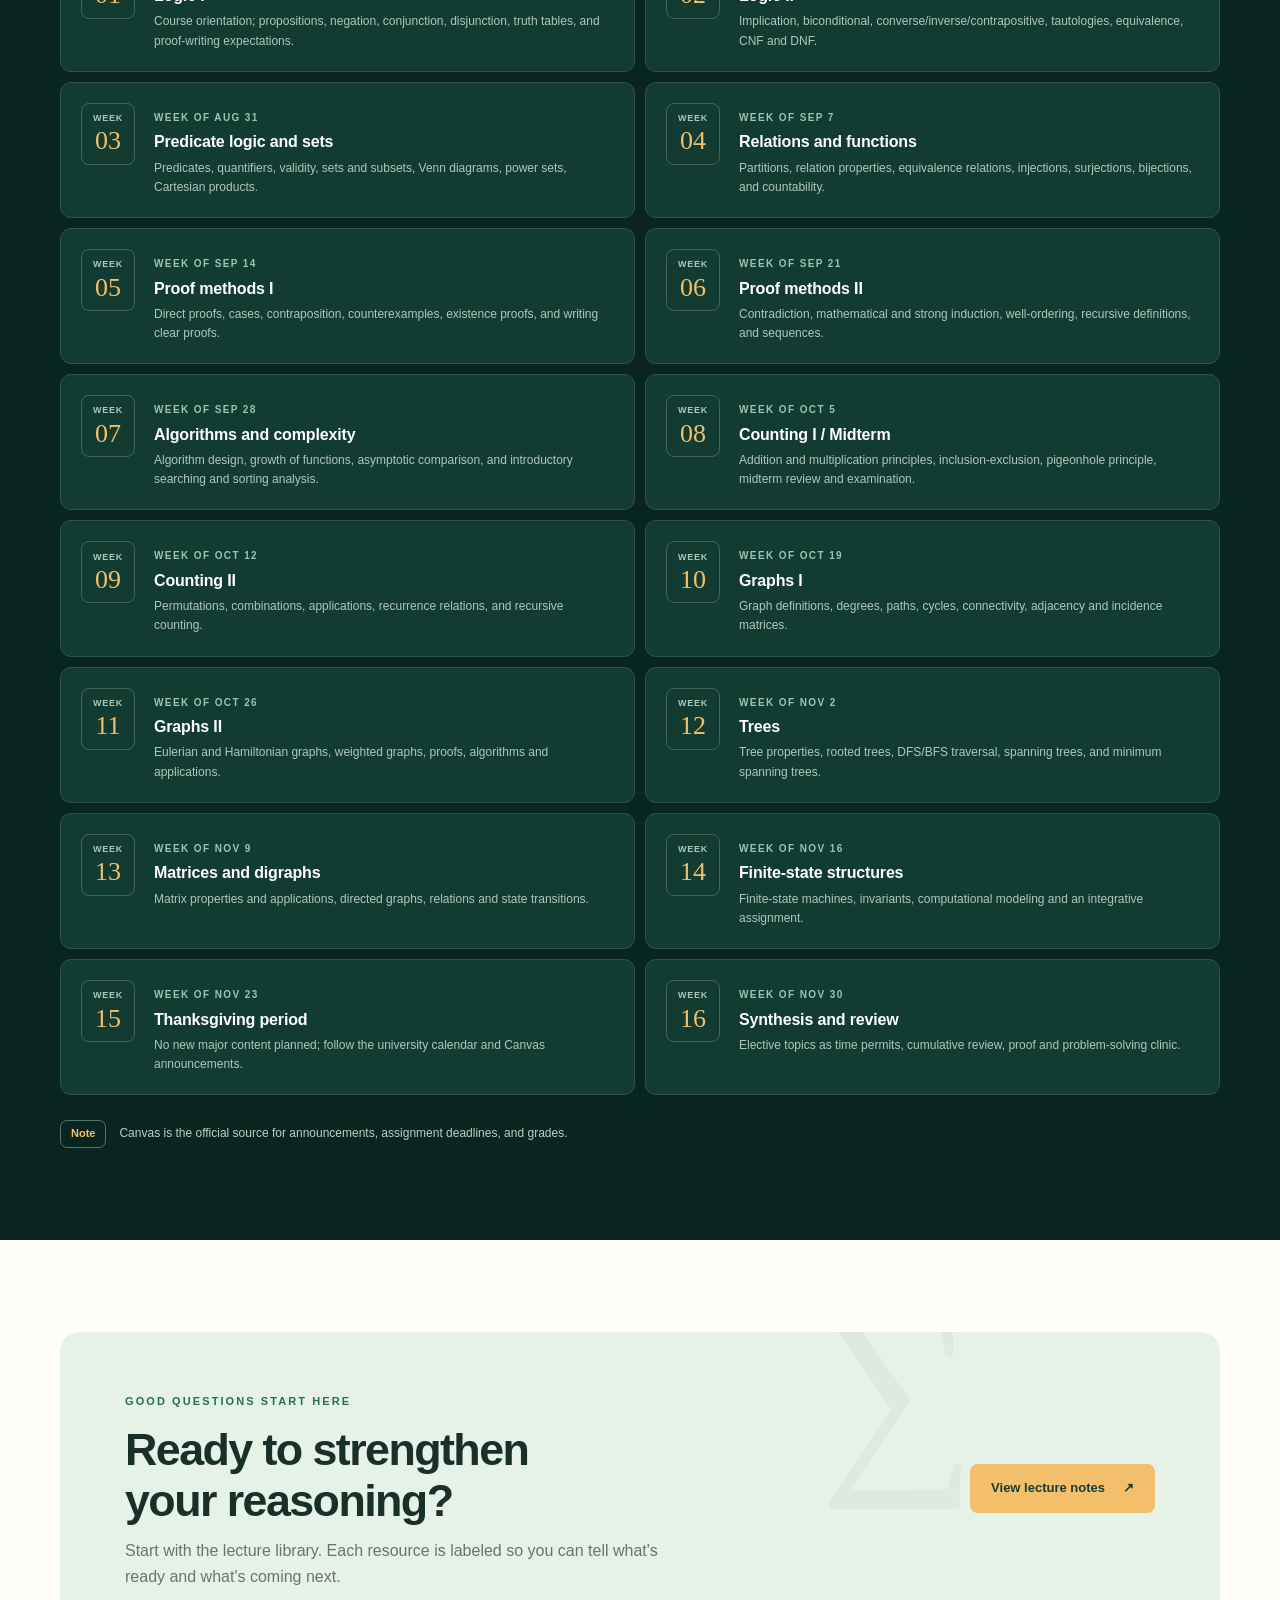
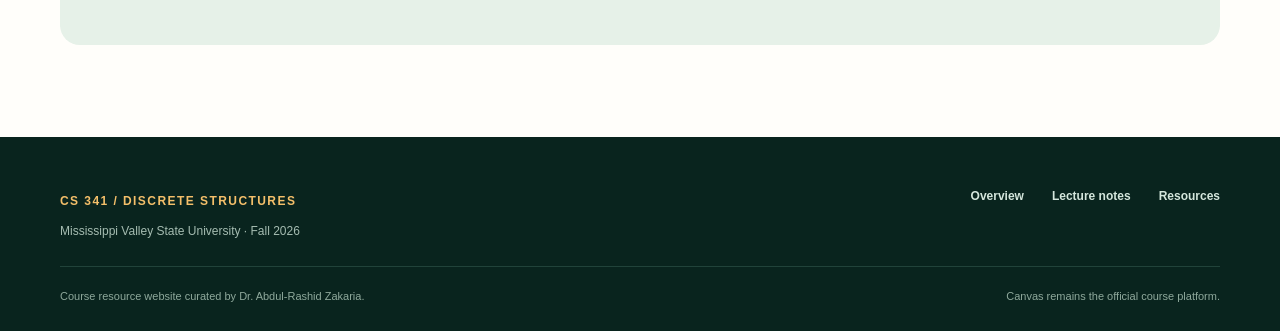
==== commit db608eb0: "Update course pages and add lecture animations" ====
--- a/index.html
+++ b/index.html
@@ -34,10 +34,10 @@
 </div></section>
 <section class="quick-bar"><div class="shell quick-inner"><div><span class="small-label">YOUR INSTRUCTOR</span><strong>Dr. Abdul-Rashid Zakaria</strong></div><div><span class="small-label">SEMESTER</span><strong>Fall 2026</strong></div><div><span class="small-label">COURSE MATERIALS</span><strong id="quick-materials">Lecture links added regularly</strong></div><a href="lectures.html" class="quick-link">Go to notes <span>→</span></a></div></section>
 <section class="section" id="start"><div class="shell"><div class="section-heading"><div><span class="eyebrow">START HERE</span><h2>Everything in one place.</h2><p>A focused home for course explanations, lecture materials, and additional study resources.</p></div><a class="text-link" href="resources.html">Study resources <span>↗</span></a></div>
-<div class="feature-grid"><a class="feature-card" href="lectures.html"><span class="feature-icon">↗</span><span class="feature-number">01 / STUDY</span><h3>Lecture library</h3><p>Search for a lecture and open notes, slides, or a recording when available.</p><span class="feature-link">Browse all lectures →</span></a>
+<div class="feature-grid"><a class="feature-card" href="lectures.html"><span class="feature-icon">↗</span><span class="feature-number">01 / STUDY</span><h3>Lecture library</h3><p>Search for a lecture and open notes, interactive animations, slides, or a recording.</p><span class="feature-link">Browse all lectures →</span></a>
 <a class="feature-card" href="#roadmap"><span class="feature-icon">⌘</span><span class="feature-number">02 / PLAN</span><h3>Course roadmap</h3><p>Follow the progression from formal logic through proofs, counting, and graph models.</p><span class="feature-link">Explore the roadmap →</span></a>
 <a class="feature-card" href="resources.html"><span class="feature-icon">✧</span><span class="feature-number">03 / EXPLORE</span><h3>Learning resources</h3><p>Find the main textbook, supplementary open learning materials, and video guidance.</p><span class="feature-link">See resources →</span></a></div></div></section>
-<section class="section section-cream" id="latest"><div class="shell latest-layout"><div><span class="eyebrow">LECTURE SPOTLIGHT</span><h2>Keep the ideas<br><em>within reach.</em></h2><p>The lecture index is the place to find available notes and recordings. New links appear automatically when they are added to the course data file.</p><a class="button button-dark" href="lectures.html">Open the lecture library <span>→</span></a></div><div class="spotlight-panel" id="home-spotlight"><div class="spotlight-loading">Loading lecture spotlight…</div></div></div></section>
+<section class="section section-cream" id="latest"><div class="shell latest-layout"><div><span class="eyebrow">LECTURE SPOTLIGHT</span><h2>Keep the ideas<br><em>within reach.</em></h2><p>The lecture index is the place to find available notes, interactive animations, and recordings. New links appear automatically when they are added to the course data file.</p><a class="button button-dark" href="lectures.html">Open the lecture library <span>→</span></a></div><div class="spotlight-panel" id="home-spotlight"><div class="spotlight-loading">Loading lecture spotlight…</div></div></div></section>
 <section class="section" id="topics"><div class="shell"><div class="section-heading"><div><span class="eyebrow">CORE THEMES</span><h2>What you'll learn.</h2></div></div><div class="topic-grid">
 <div class="topic"><span class="topic-symbol">∧</span><h3>Logic &amp; proofs</h3><p>Propositions, quantifiers, proof strategies, and induction.</p></div>
 <div class="topic"><span class="topic-symbol">∈</span><h3>Sets &amp; functions</h3><p>Set operations, relations, mappings, and cardinality.</p></div>
@@ -56,4 +56,4 @@
  <div class="shell footer-bottom"><span>Course resource website curated by Dr. Abdul-Rashid Zakaria.</span><span>Canvas remains the official course platform.</span></div>
 </footer>
 <script src="assets/js/site.js" defer></script>
-</body></html>+</body></html>
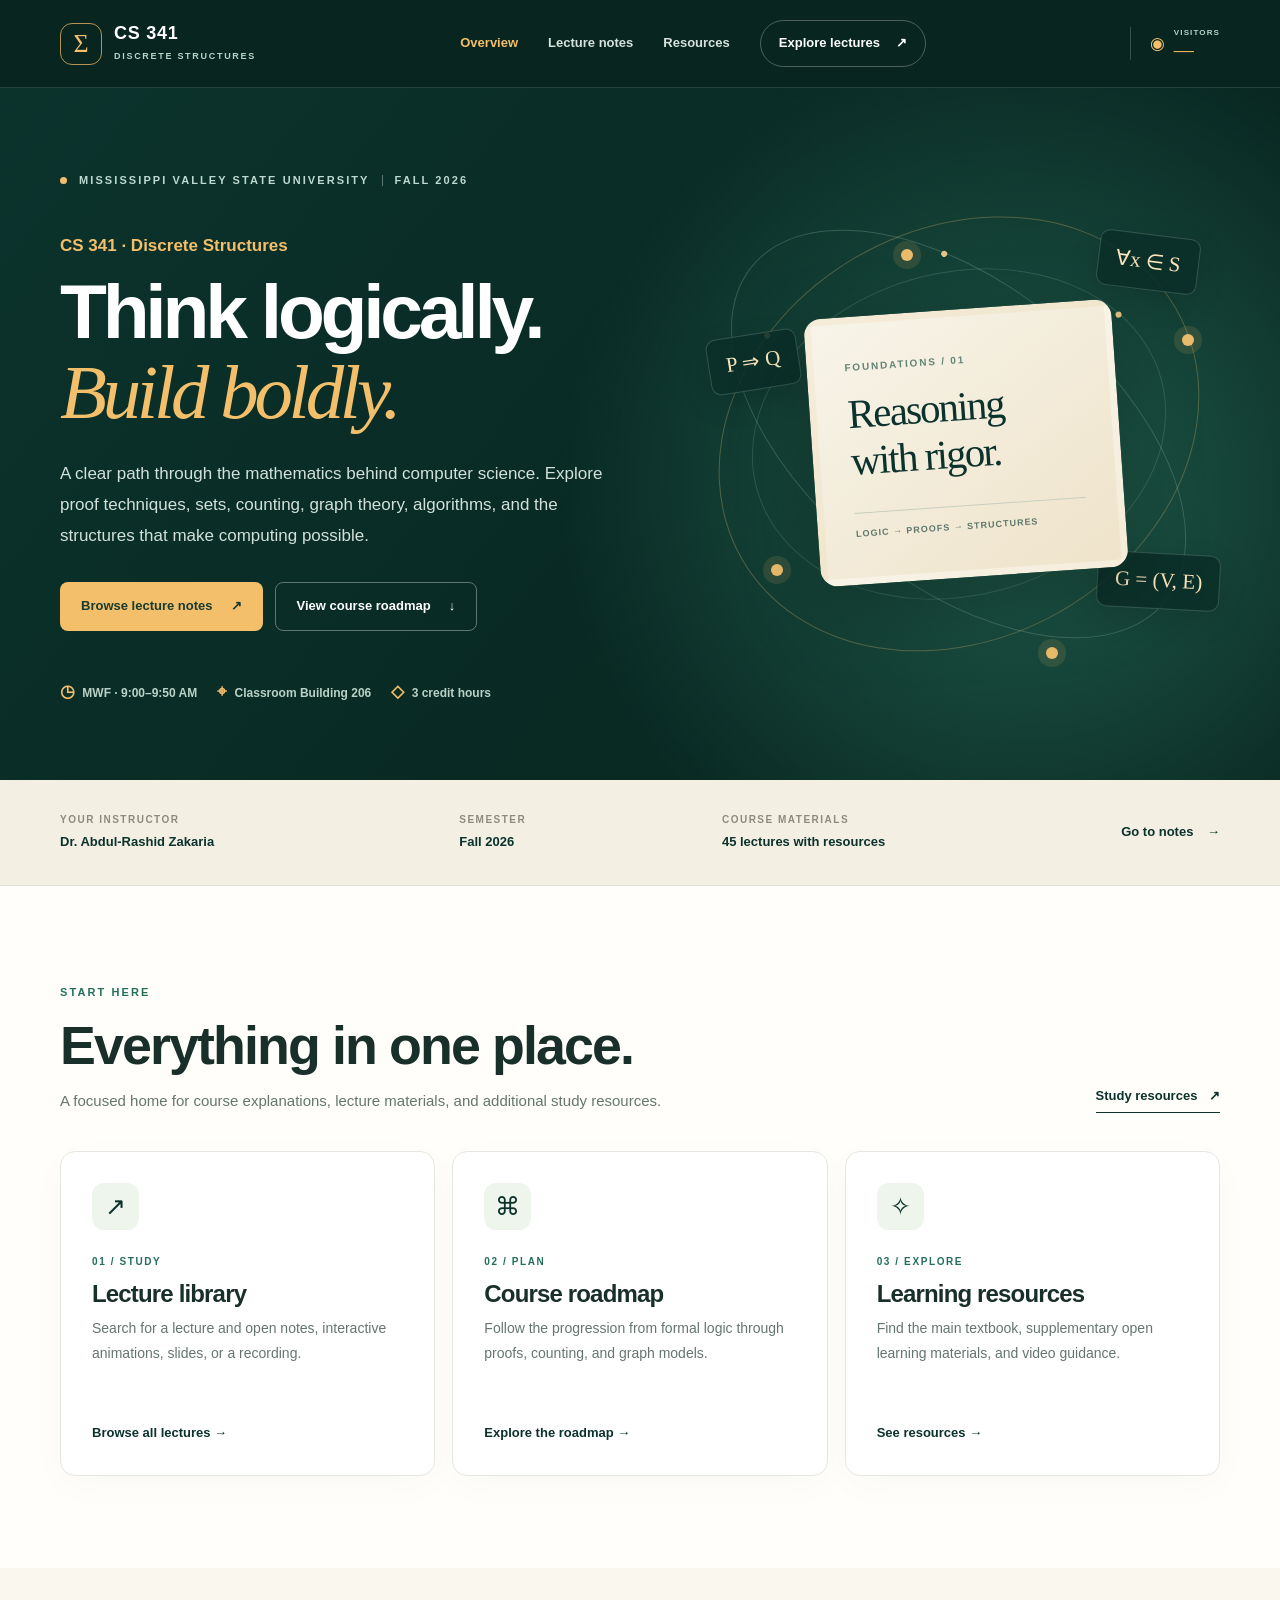
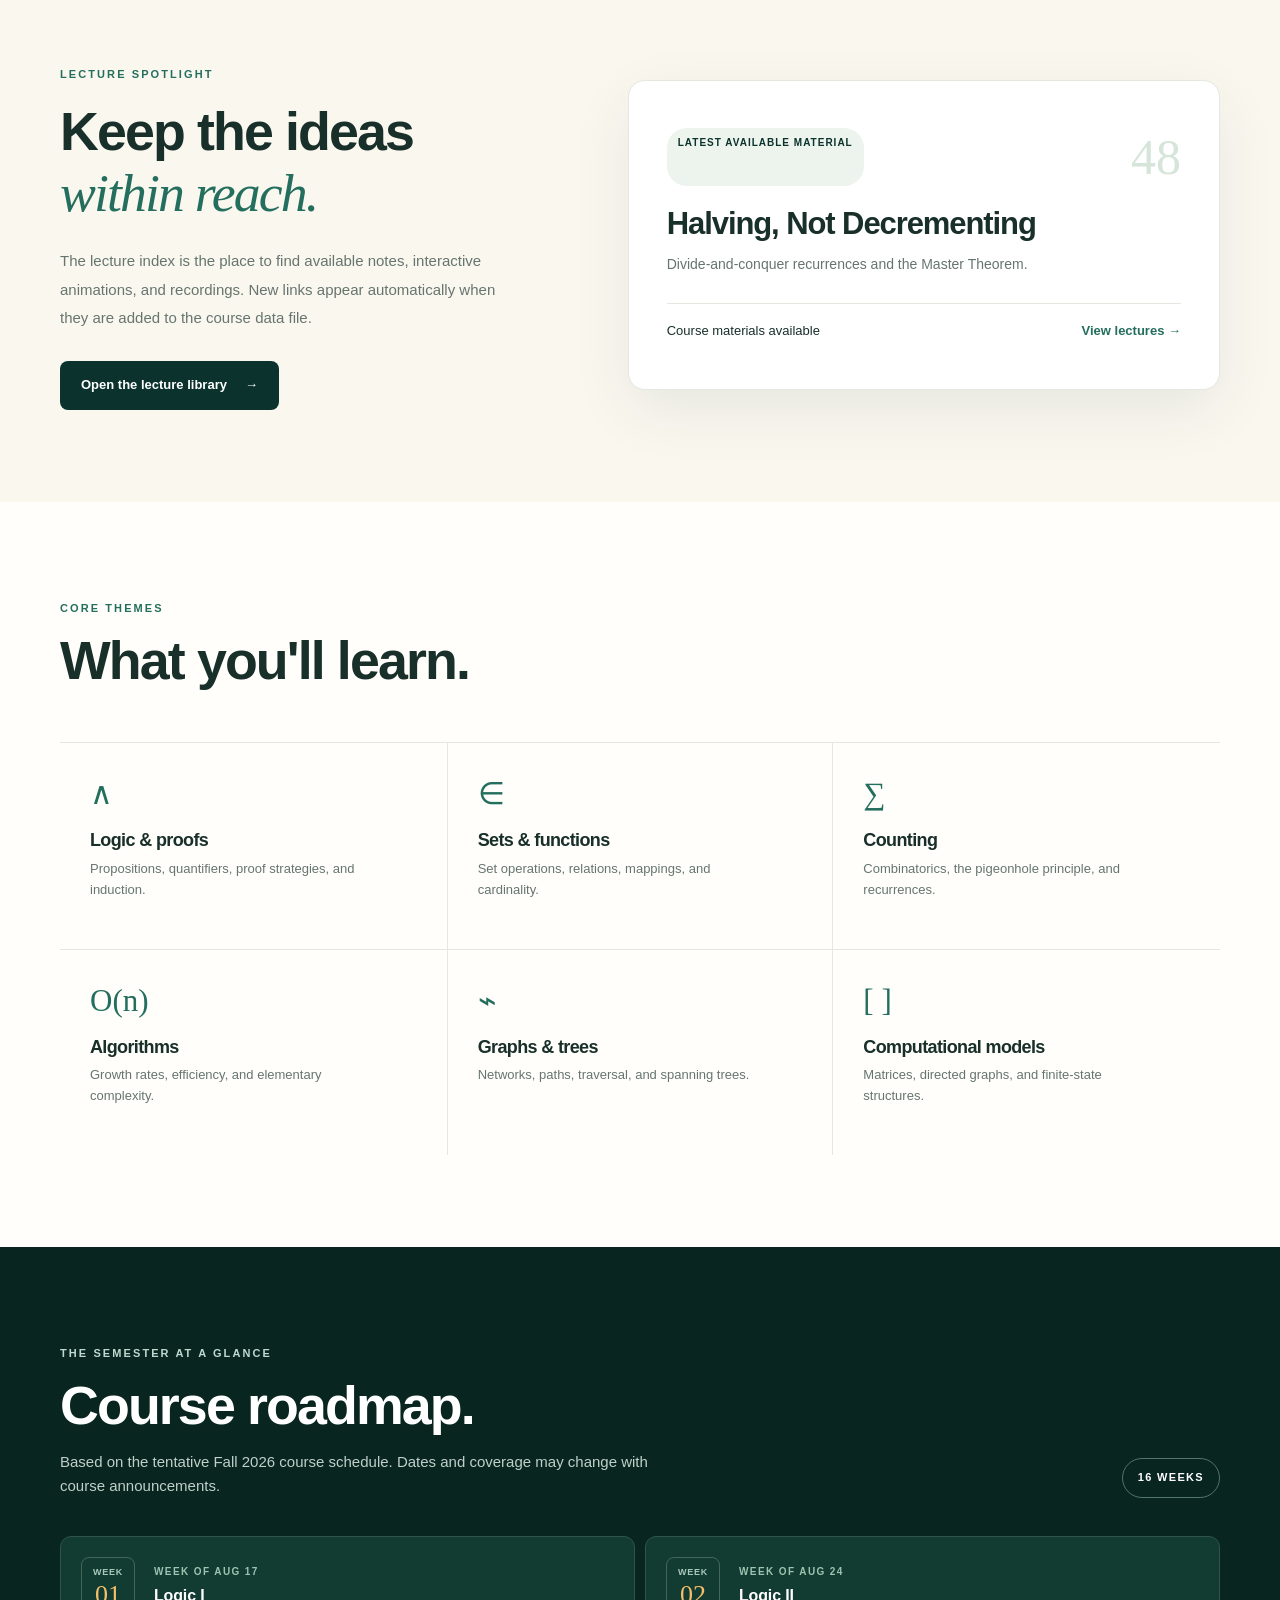
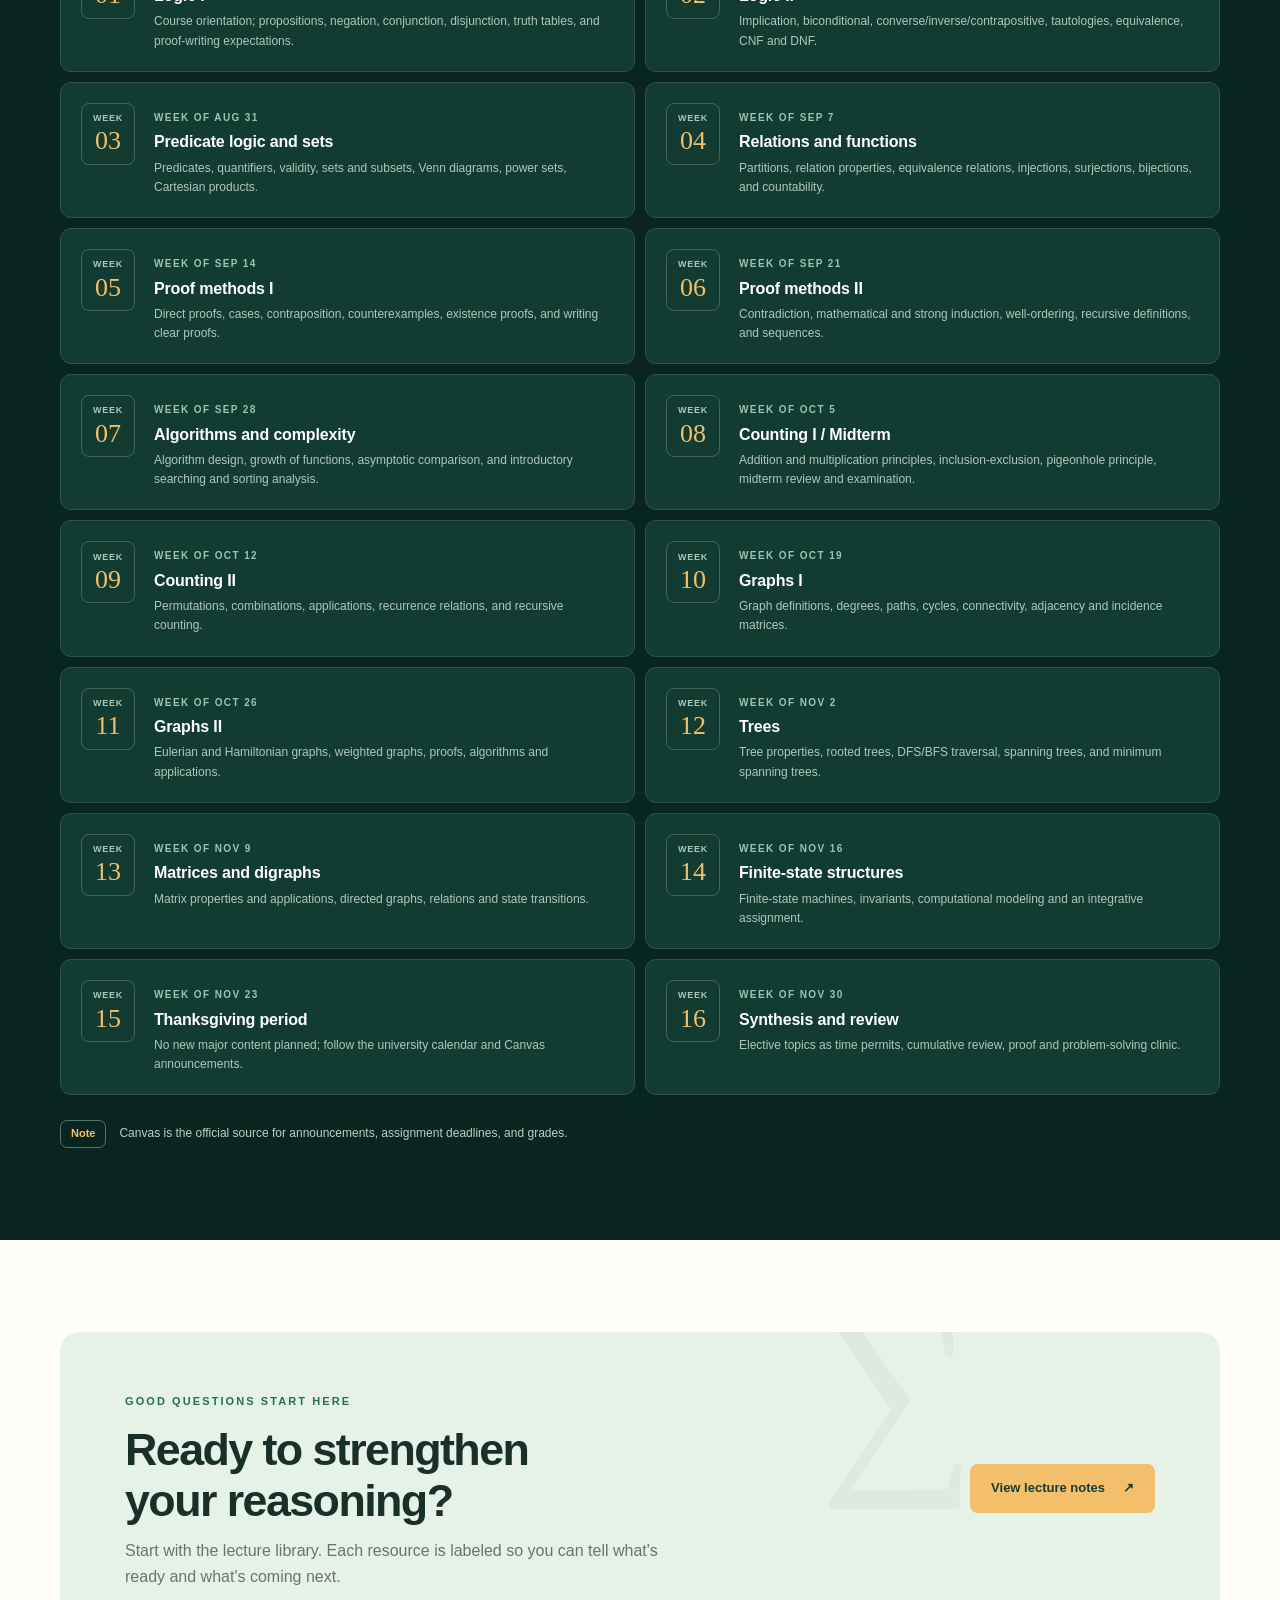
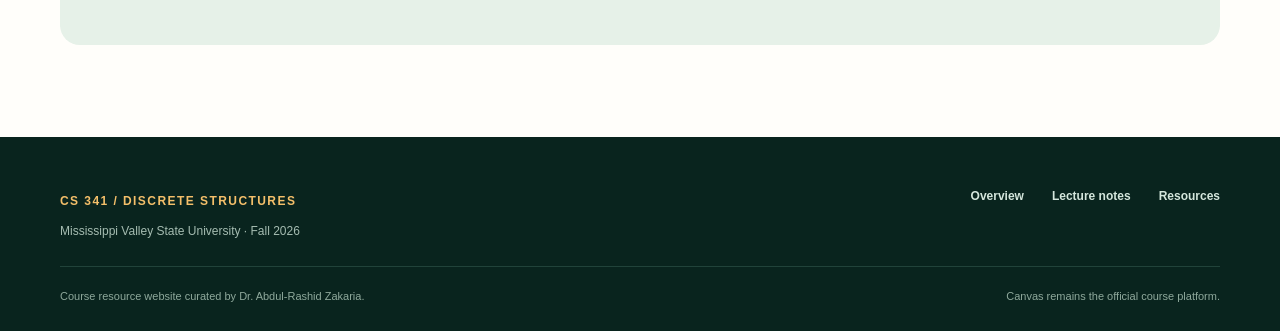
==== commit e3cdded5: "Add GoatCounter visitor count" ====
--- a/index.html
+++ b/index.html
@@ -6,6 +6,8 @@
 <title>Overview | CS 341 · Discrete Structures</title>
 <link rel="icon" href="assets/favicon.svg" type="image/svg+xml">
 <link rel="stylesheet" href="assets/css/styles.css">
+
+<script data-goatcounter="https://cs341.goatcounter.com/count" async src="//gc.zgo.at/count.js"></script>
 </head><body data-page="home">
 <a href="#main" class="skip-link">Skip to content</a>
 <header class="site-header">
@@ -18,6 +20,7 @@
       <a href="resources.html" data-nav="resources">Resources</a>
       <a class="nav-action" href="lectures.html">Explore lectures <span aria-hidden="true">↗</span></a>
     </nav>
+    <div class="site-visitors" aria-label="Total site visitors"><span class="visitor-mark" aria-hidden="true">◉</span><span class="visitor-copy"><small>VISITORS</small><strong data-goatcounter-total aria-live="polite">—</strong></span></div>
   </div>
 </header>
 <main id="main"><section class="hero"><div class="shell hero-grid">
--- a/assets/css/styles.css
+++ b/assets/css/styles.css
@@ -12,3 +12,4 @@
 @media(max-width:780px){.shell{width:min(100% - 34px,1160px)}.header-inner{height:73px}.nav-toggle{display:flex;width:42px;height:42px;justify-content:center;align-items:center;flex-direction:column;gap:5px;background:transparent;border:1px solid #426258;border-radius:9px}.nav-toggle span{width:17px;height:2px;background:white;display:block}.site-nav{display:none;position:absolute;top:72px;left:0;right:0;background:#0b3029;padding:22px 18px 30px;box-shadow:0 18px 25px rgba(0,0,0,.2);align-items:stretch;flex-direction:column;gap:20px}.site-nav.open{display:flex}.site-nav a{font-size:14px}.site-nav .nav-action{text-align:center}.hero-grid{grid-template-columns:1fr}.hero-copy{padding:60px 0 55px}.hero-art{display:none}.hero-meta{gap:10px 20px}.quick-inner{padding:22px 0;grid-template-columns:1fr 1fr;gap:20px}.quick-inner>div:last-of-type{grid-column:1/-1}.section{padding:66px 0}.feature-grid,.topic-grid,.resource-grid,.study-steps{grid-template-columns:1fr 1fr}.feature-card{min-height:300px}.topic:nth-child(3n+2){border-left:0;border-right:0}.topic:nth-child(even){border-left:1px solid var(--border)}.latest-layout{grid-template-columns:1fr;gap:35px}.resource-grid .resource-card:last-child{grid-column:1/-1;min-height:300px}.roadmap-list{grid-template-columns:1fr}.callout{padding:40px;align-items:start;flex-direction:column}.resource-horizontal{flex-wrap:wrap}.inner-hero-decoration{right:-4%;font-size:185px}.lecture-grid{grid-template-columns:1fr}}
 @media(max-width:520px){.hero-kicker{margin-top:25px}.hero h1{font-size:clamp(3.1rem,13vw,4.4rem)}.eyebrow.on-dark{font-size:9px;letter-spacing:.1em}.hero-lead{font-size:15px}.hero-actions{gap:11px;margin-bottom:33px}.hero-actions .button{width:100%}.hero-meta{flex-direction:column}.section-heading{align-items:start;flex-direction:column}.feature-grid,.topic-grid,.resource-grid,.study-steps{grid-template-columns:1fr}.feature-card{min-height:265px}.topic{min-height:0;padding:25px 6px}.topic:nth-child(even){border-left:0}.resource-grid .resource-card:last-child{grid-column:auto}.resource-card{min-height:340px}.quick-inner{grid-template-columns:1fr 1fr}.quick-inner strong{font-size:12px}.spotlight-panel{padding:26px}.callout{padding:31px 25px}.roadmap-item{padding:16px;gap:13px}.roadmap-week{width:47px;flex-basis:47px}.library-intro{align-items:start}.library-stat{gap:6px}.library-stat strong{font-size:32px}.library-toolbar{flex-direction:column}.library-toolbar .filter-field select{min-width:0}.lecture-card{padding:21px}.resource-horizontal{gap:17px;padding:23px}.video-glyph{height:55px;width:55px;flex-basis:55px}.coming-label{white-space:normal}.resource-contact{align-items:start;flex-direction:column}.footer-inner,.footer-bottom{flex-direction:column}.footer-links{gap:15px;flex-wrap:wrap}.footer-bottom{gap:5px}.inner-hero{padding:58px 0}.inner-hero-decoration{opacity:.5;right:-12%}}
 @media(prefers-reduced-motion:reduce){html{scroll-behavior:auto}*,*:before,*:after{transition:none!important;animation:none!important}}
+.site-visitors{display:flex;align-items:center;gap:9px;padding-left:19px;border-left:1px solid rgba(255,255,255,.2);white-space:nowrap}.visitor-mark{color:var(--gold);font-size:17px;line-height:1}.visitor-copy{display:flex;flex-direction:column;gap:1px}.visitor-copy small{font-size:8px;font-weight:800;letter-spacing:.14em;color:#b8d2c7}.visitor-copy strong{font:20px/1 Georgia,"Times New Roman",serif;color:var(--gold);font-variant-numeric:tabular-nums;min-width:24px}@media(max-width:1020px){.site-visitors{padding-left:12px;gap:7px}.visitor-mark{font-size:15px}}@media(max-width:780px){.site-visitors{order:2;margin-left:auto;padding-left:0;border-left:0}.nav-toggle{order:3}.site-nav{order:4}}@media(max-width:520px){.site-visitors{gap:6px}.visitor-copy small{font-size:7px}.visitor-copy strong{font-size:18px}}
